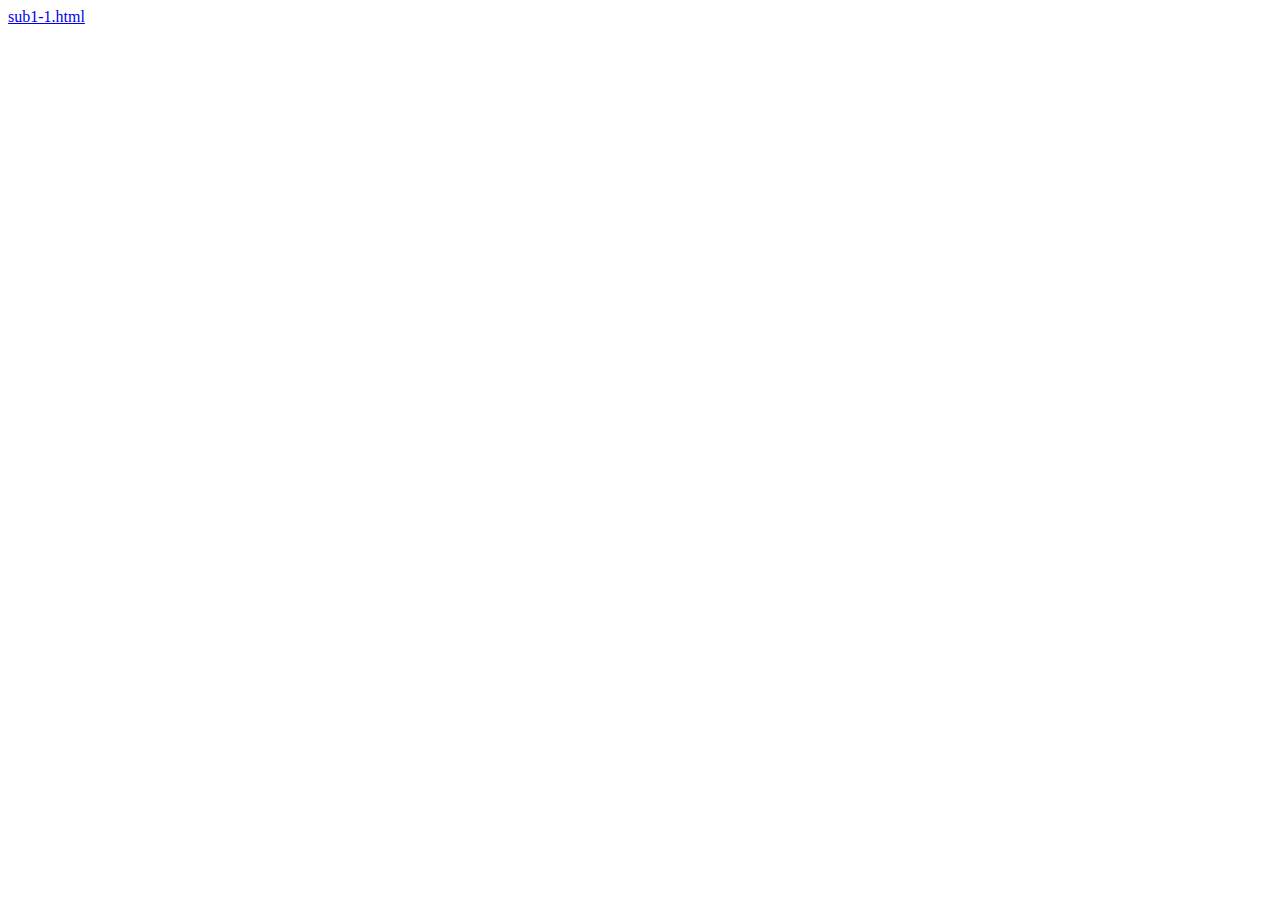
==== index.html @ 40385723 "Add files via upload" ====
<!DOCTYPE html>
<html lang="en">
<head>
    <meta charset="UTF-8">
    <meta name="viewport" content="width=device-width, initial-scale=1.0">
    <title>Document</title>
    <link rel="stylesheet" href="./sub1-1.html">
</head>
<body>
    <a href="./sub1-1.html">sub1-1.html</a>
</body>
</html>
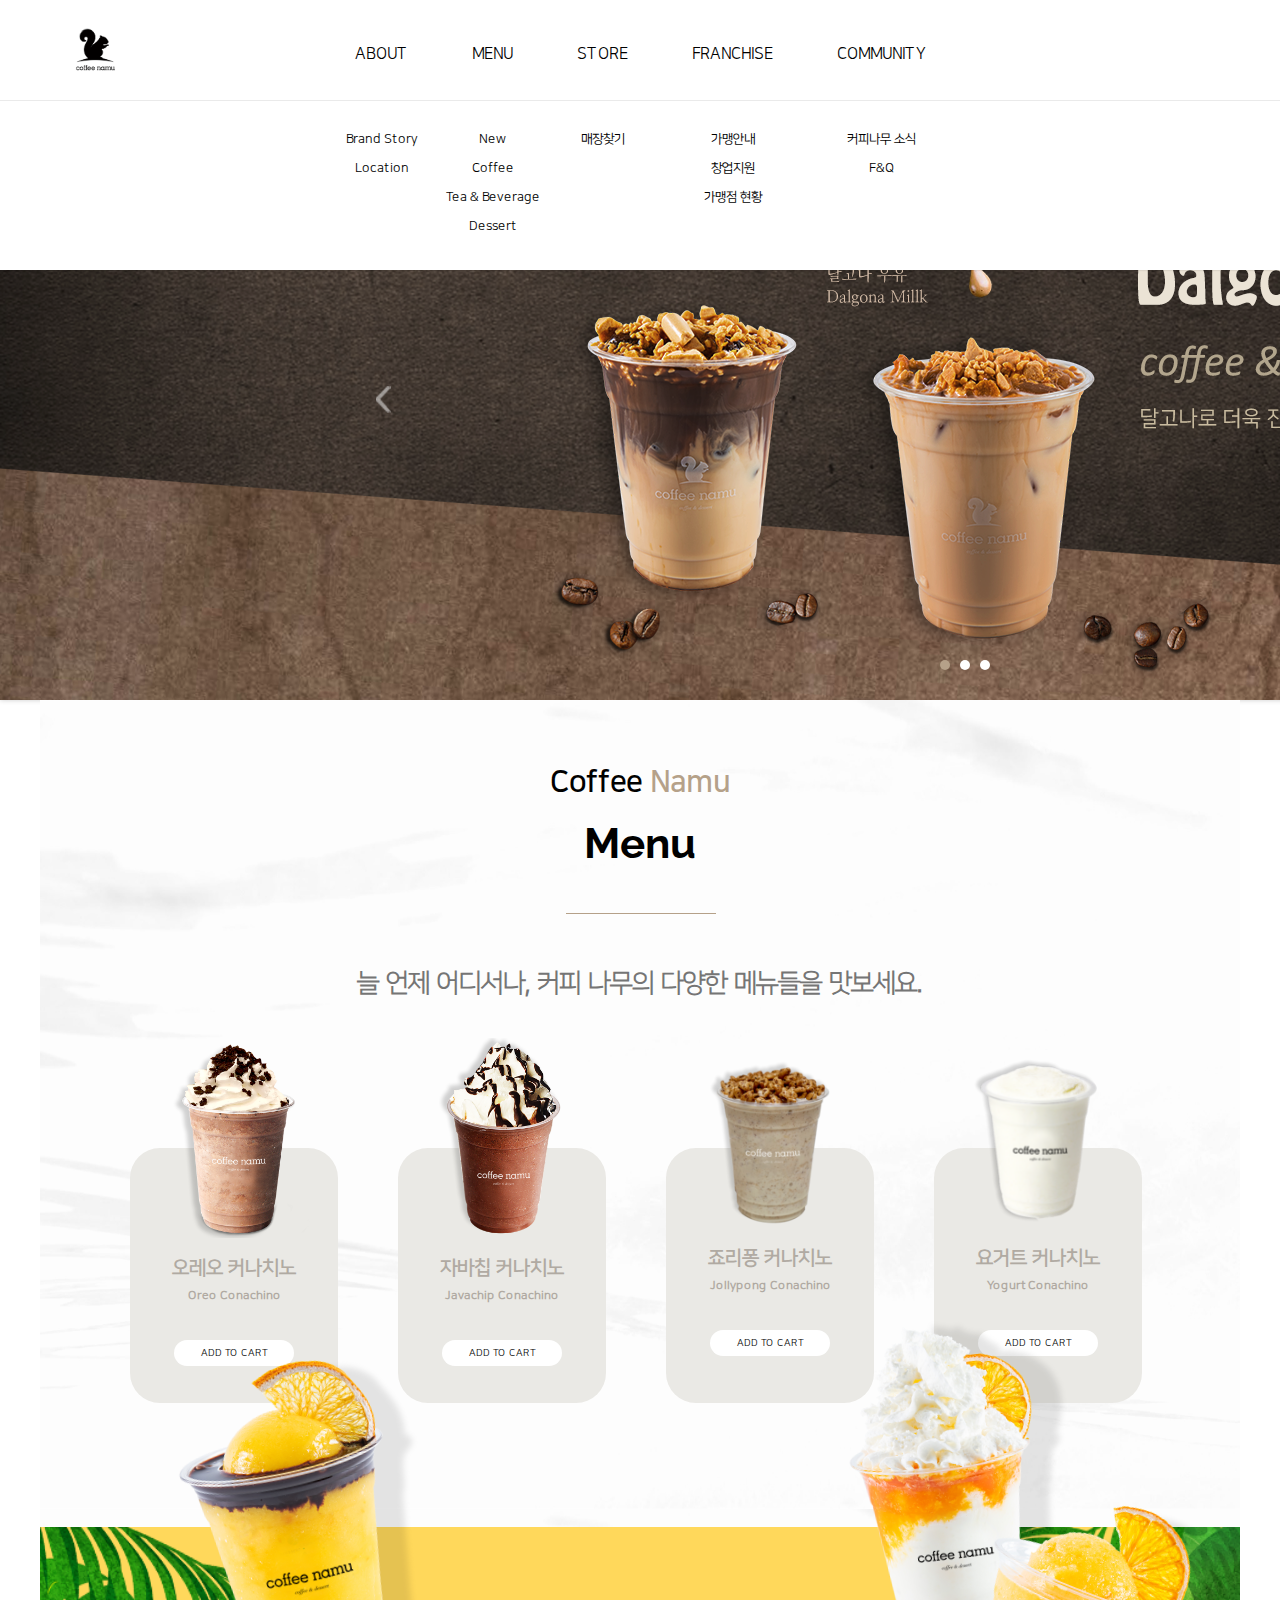
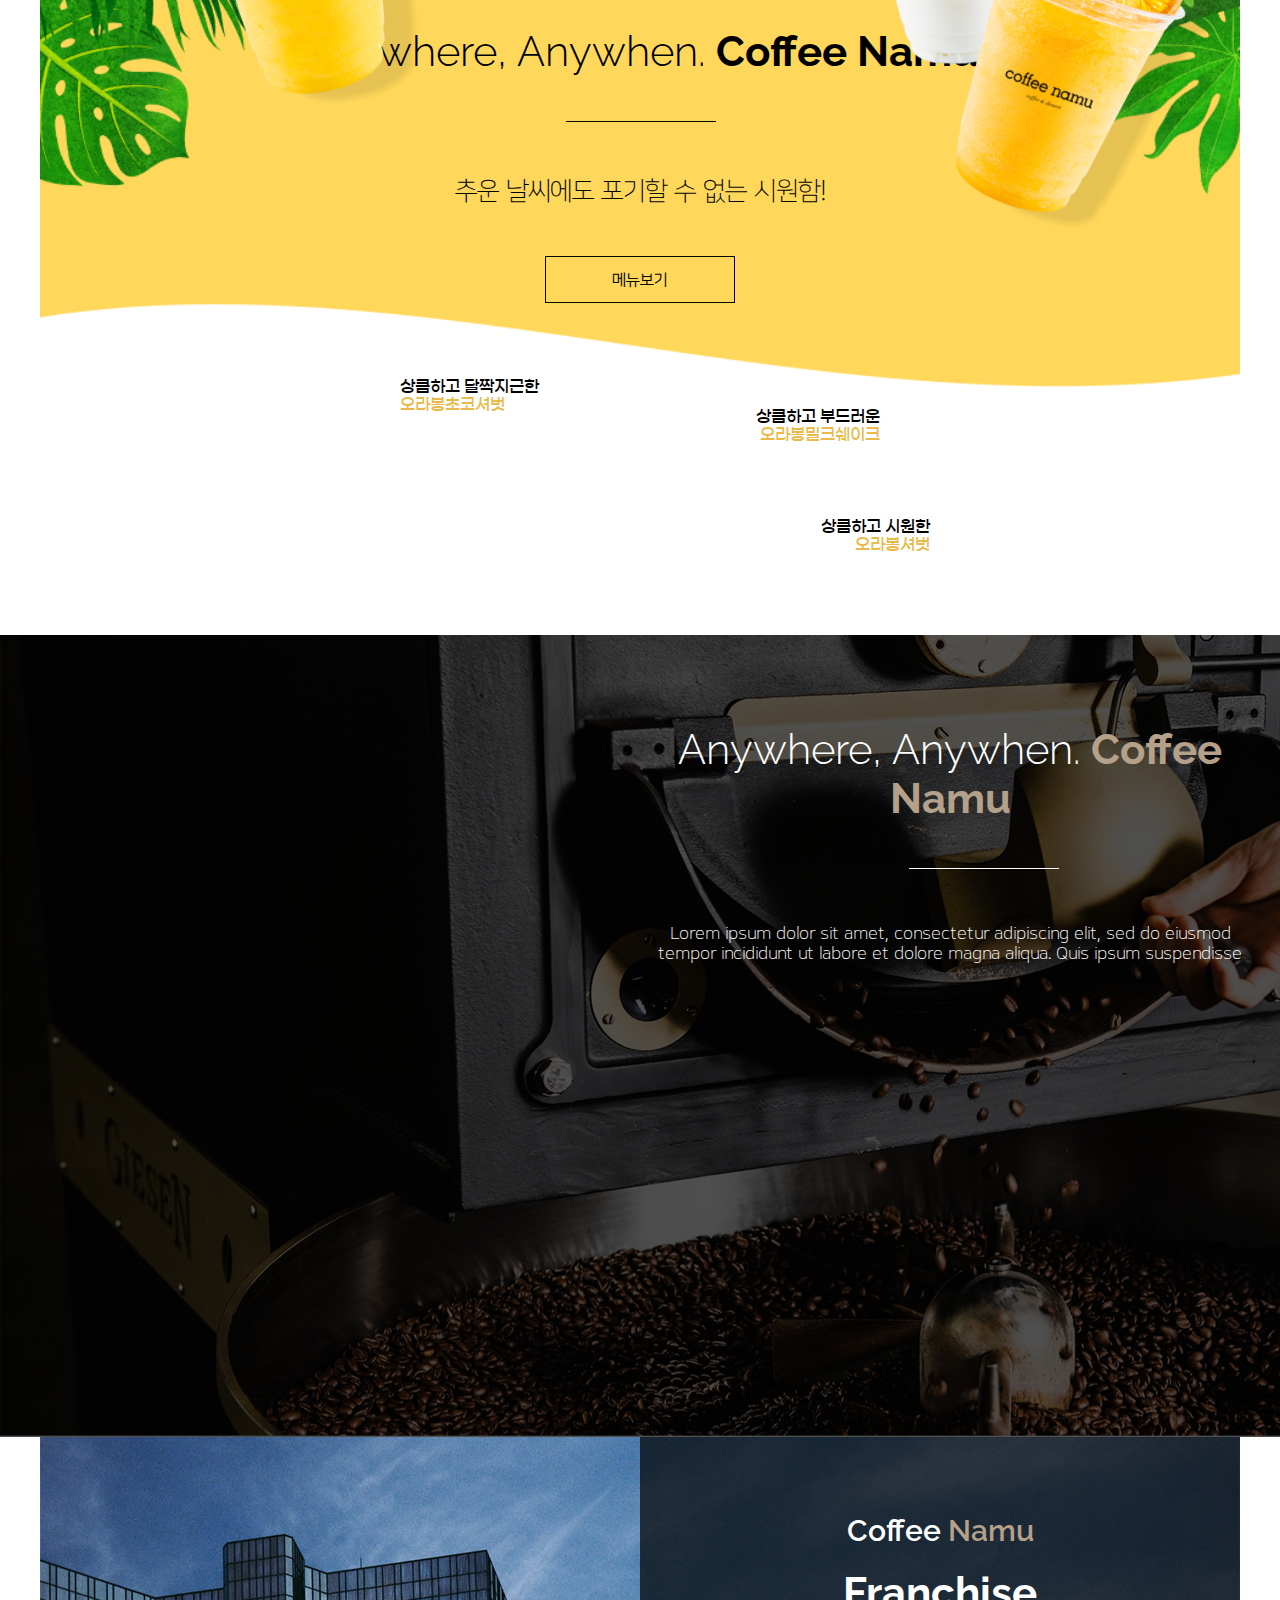
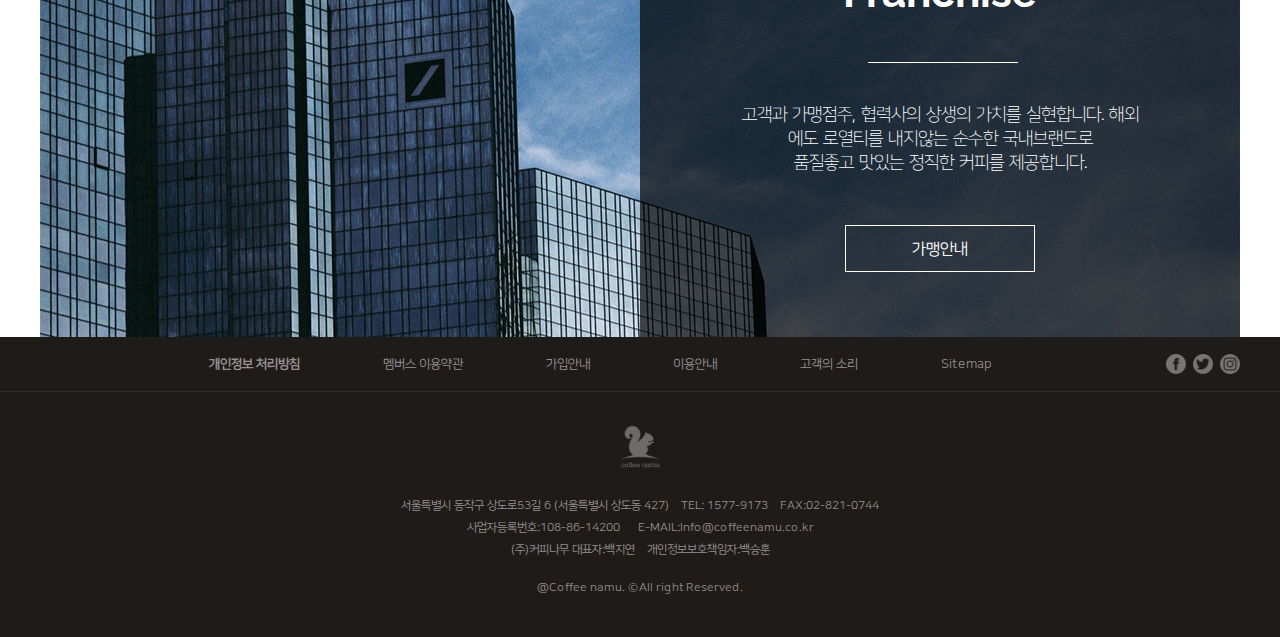
==== commit ce2a94e2: "Add files via upload" ====
--- a/index.html
+++ b/index.html
@@ -1,12 +1,329 @@
 <!DOCTYPE html>
 <html lang="en">
+
 <head>
     <meta charset="UTF-8">
     <meta name="viewport" content="width=device-width, initial-scale=1.0">
-    <title>Document</title>
-    <link rel="stylesheet" href="./sub1-1.html">
+    <script src="./js/jquery-3.5.1.min.js"></script>
+
+    <!-- 슬라이드 -->
+    <script src="./js/jquery-1.11.3.js"></script>
+    <script src="./js/jquery.bxslider.min.js"></script>
+    <link rel="stylesheet" href="./css/bxslider.css">
+
+    <script>
+
+        var j = $.noConflict(true); // $.noConflict(true) 를 사용해서 $ -> 변수로 선언한 j로 바꾸니 해결!
+
+        j(document).ready(function () {
+
+            var main = j('.bxslider').bxSlider({
+
+                mode: 'horizontal',
+
+                auto: true,	//자동으로 슬라이드 
+
+                controls: true,	//좌우 화살표	
+
+                autoControls: true,	//stop,play 
+
+                pager: true,	//페이징 
+
+                pause: 3000,
+
+                autoDelay: 0,
+
+                slideWidth: 1920,
+
+                speed: 300,
+
+                stopAutoOnclick: true
+
+            });
+
+
+
+            j(".bx-stop").click(function () {	// 중지버튼 눌렀을때 
+
+                main.stopAuto();
+
+                j(".bx-stop").hide();
+
+                j(".bx-start").show();
+
+                return false;
+
+            });
+
+
+
+            j(".bx-start").click(function () {	//시작버튼 눌렀을때 
+
+                main.startAuto();
+
+                j(".bx-start").hide();
+
+                j(".bx-stop").show();
+
+                return false;
+
+            });
+
+
+
+            j(".bx-start").hide();	//onload시 시작버튼 숨김. 
+
+        });
+
+    </script>
+
+
+    <link href="https://fonts.googleapis.com/css2?family=Raleway:wght@300;600;700&display=swap" rel="stylesheet">
+
+    <!-- 사용자 자바 -->
+    <script src="./js/main.js"></script>
+
+    <!-- 사용자 CSS -->
+    <link rel="stylesheet" href="./css/style.css">
+
+
+    <title>Coffee Namu</title>
 </head>
+
+
 <body>
-    <a href="./sub1-1.html">sub1-1.html</a>
+    <div class="main_wrap">
+
+    <section id="main">
+        <header id="top">
+            <!-- changed -->
+            <div class="logo">
+                <a href="">
+                    <img src="./img/logo.png" style="width:50px; height:50px;" alt="">
+                </a>
+
+                <div class="accent">
+                </div>
+            </div><!-- changed -->
+
+
+            <nav>
+                <ul class="depth1">
+                    <li>
+                        <a href="">ABOUT</a>
+                        <ul class="sub">
+                            <li><a href="./sub1_1.html">Brand Story</a></li>
+                            <li><a href="./sub1_2.html">Location</a></li>
+                        </ul>
+                    </li>
+                    <li>
+                        <a href="">MENU</a>
+                        <ul class="sub">
+                            <li><a href="./sub2_1.html">New</a></li>
+                            <li><a href="">Coffee</a></li>
+                            <li><a href="">Tea & Beverage</a></li>
+                            <li><a href="">Dessert</a></li>
+                        </ul>
+                    </li>
+                    <li>
+                        <a href="">STORE</a>
+                        <ul class="sub">
+                            <li><a href="">매장찾기</a></li>
+                        </ul>
+                    </li>
+
+                    <li>
+                        <a href="">FRANCHISE</a>
+                        <ul class="sub">
+                            <li><a href="">가맹안내</a></li>
+                            <li><a href="">창업지원</a></li>
+                            <li><a href="">가맹점 현황</a></li>
+                        </ul>
+                    </li>
+
+                    <li>
+                        <a href="">COMMUNITY</a>
+                        <ul class="sub">
+                            <li><a href="">커피나무 소식</a></li>
+                            <li><a href="">F&Q</a></li>
+                        </ul>
+                    </li>
+                </ul>
+            </nav>
+        </header>
+    </section>
+
+
+
+
+    <div class="banner_wrap">
+        <div class="home__slider">
+            <div class="bxslider">
+                <div><img src="./img/banner1.png" alt="그림1"></div>
+                <div><img src="./img/banner2.png" alt="그림2"></div>
+                <div><img src="./img/banner3.png" alt="그림3"></div>
+            </div>
+        </div>
+    </div>
+
+
+    <section id="content1">
+        <div class="title">
+            <p>Coffee <span>Namu</span> </p>
+            <h1>Menu</h1>
+            <p class="line"> </p>
+            <h2>늘 언제 어디서나, 커피 나무의 다양한 메뉴들을 맛보세요.</h2>
+        </div>
+
+        <div class="menu">
+            <div class="m1">
+                <img src="./img/뜸부기/oreo.png" alt="oreo">
+                <h1>오레오 커나치노</h1>
+                <h2>Oreo Conachino</h2>
+                <button>ADD TO CART</button>
+            </div>
+
+            <div class="m2">
+                <img src="./img/뜸부기/javachip.png" alt="javachip">
+                <h1>자바칩 커나치노</h1>
+                <h2>Javachip Conachino</h2>
+                <button>ADD TO CART</button>
+            </div>
+
+            <div class="m3">
+                <img src="./img/뜸부기/jollypong.png" alt="jollypong">
+                <h1>죠리퐁 커나치노</h1>
+                <h2>Jollypong Conachino</h2>
+                <button>ADD TO CART</button>
+            </div>
+
+            <div class="m4">
+                <img src="./img/뜸부기/plainyogurt.png" alt="plainyogurt">
+                <h1>요거트 커나치노</h1>
+                <h2>Yogurt Conachino</h2>
+                <button>ADD TO CART</button>
+            </div>
+        </div>
+
+        <div class="pager2">
+
+        </div>
+    </section>
+
+
+
+    <section id="content2">
+        <div class="title">
+            <h1>Anywhere, Anywhen. <span>Coffee Namu</span></h1>
+            <p class="line"> </p>
+            <h2>추운 날씨에도 포기할 수 없는 시원함!</h2>
+            <input class="button" type="button" value="메뉴보기" onClick="location.href='sub2_1.html'">
+        </div>
+
+
+        <div class="new">
+            <div class="n1">
+                <div class="shake-vertical">
+                    <img src="./img/뜸부기/new1.png" alt="new1">
+                </div>
+                <ul>
+                    <li>상큼하고 달짝지근한</li>
+                    <li>오라봉초코셔벗</li>
+                </ul>
+            </div>
+
+            <div class="n2">
+                <div class="shake-vertical">
+                    <img src="./img/뜸부기/new3.png" alt="new2">
+                </div>
+                <ul>
+                    <li>상큼하고 부드러운</li>
+                    <li>오라봉밀크쉐이크</li>
+                </ul>
+            </div>
+
+            <div class="n3">
+                <div class="shake-vertical">
+                    <img src="./img/뜸부기/new2.png" alt="">
+                </div>
+                <ul>
+                    <li>상큼하고 시원한</li>
+                    <li>오라봉셔벗</li>
+                </ul>
+            </div>
+        </div>
+    </section>
+
+
+    <section id="content3">
+        <div class="bg">
+            <img src="./img/뜸부기/이미지 2.png" alt="">
+            <div class="trans"></div>
+        </div>
+
+        <div class="title">
+            <h1>Anywhere, Anywhen. <span>Coffee Namu</span></h1>
+            <p class="line"> </p>
+            <h2>Lorem ipsum dolor sit amet, consectetur adipiscing elit, sed do eiusmod <br> tempor incididunt ut labore
+                et dolore magna aliqua. Quis ipsum suspendisse </h2>
+            <iframe class="video" width="640" height="360" src="https://www.youtube.com/embed/LH9Fu33ukTg"
+                frameborder="0"
+                allow="accelerometer; autoplay; clipboard-write; encrypted-media; gyroscope; picture-in-picture"
+                allowfullscreen></iframe>
+        </div>
+    </section>
+
+
+
+    <section id="content4">
+        <div class="trans">
+            <div class="title">
+                <h1>Coffee <span> Namu</span></h1>
+                <h3>Franchise</h3>
+                <p class="line"> </p>
+                <h2>고객과 가맹점주, 협력사의 상생의 가치를 실현합니다. 해외에도 로열티를 내지않는 순수한 국내브랜드로 <br>품질좋고 맛있는 정직한 커피를 제공합니다. </h2>
+                <button>가맹안내</button>
+            </div>
+        </div>
+    </section>
+
+
+    <footer id="footer">
+        <div class="footer_container">
+            <ul class="footer_menu">
+                <li><a href="#"><strong>개인정보 처리방침</strong></a> </li>
+                <li><a href="#">멤버스 이용약관 </a></li>
+                <li><a href="#">가입안내</a></li>
+                <li><a href="#">이용안내</a></li>
+                <li><a href="#">고객의 소리</a></li>
+                <li><a href="#">Sitemap</a></li>
+            </ul>
+
+            <ul class="sns">
+                <li><a href="#"><img src="./img/facebook.png" alt=""></a></li>
+                <li><a href="#"><img src="./img/twitter.png" alt=""></a></li>
+                <li><a href="#"><img src="./img/instagram.png" alt=""></a></li>
+            </ul>
+        </div>
+        <!--container end-->
+
+        <div class="footer_line"></div>
+
+        <div class="footer_container2">
+            <img class="footer_logo" src="./img/logo2.png" alt="footer logo">
+
+            <p class="footer_text">서울특별시 동작구 상도로53길 6 (서울특별시 상도동 427) &nbsp; &nbsp;TEL: 1577-9173&nbsp;&nbsp;&nbsp;
+                FAX:02-821-0744 <br>
+                사업자등록번호:108-86-14200&nbsp;&nbsp;&nbsp;&nbsp;&nbsp; E-MAIL:Info@coffeenamu.co.kr <br>
+                (주)커피나무 대표자:백지연&nbsp;&nbsp;&nbsp; 개인정보보호책임자:백승훈
+            </p>
+
+            <p class="copy">
+                @Coffee namu. &copy;All right Reserved.
+            </p>
+        </div>
+    </footer>
+</div>
 </body>
+
 </html>--- a/css/bxslider.css
+++ b/css/bxslider.css
@@ -0,0 +1,193 @@
+﻿/** VARIABLES
+===================================*/
+/** RESET AND LAYOUT
+===================================*/
+.bx-wrapper {
+  position: relative;
+  margin-bottom: 60px;
+  padding: 0;
+  *zoom: 1;
+  -ms-touch-action: pan-y;
+  touch-action: pan-y;
+}
+
+.bx-wrapper img {
+  /*max-width: 100%;*/
+  /*이미지 크기 설정*/
+  max-width:1920px;
+  height:600px;
+  display: block;
+}
+.bxslider {
+  margin: 0;
+  padding: 0;
+}
+ul.bxslider {
+  list-style: none;
+}
+.bx-viewport {
+  /*fix other elements on the page moving (on Chrome)*/
+  -webkit-transform: translatez(0);
+}
+/** THEME
+===================================*/
+.bx-wrapper {
+	/*이미지밖의 껍데기 크기 설정*/
+	width:1920px;
+  height:600px;
+  margin: 0 auto;
+  -moz-box-shadow: 0 0 5px #ccc;
+  -webkit-box-shadow: 0 0 5px #ccc;
+  box-shadow: 0 0 5px #ccc;
+  /* border: 5px solid #fff; */
+  background: #fff;
+}
+
+.bx-wrapper .bx-controls-auto {
+  display: none;
+}
+
+.bx-wrapper .bx-pager,
+.bx-wrapper .bx-controls-auto {
+  /* outline: 1px solid red; */
+  position: absolute;
+  bottom: 30px; left: 935px;
+  width: 1920px;
+}
+/* LOADER */
+.bx-wrapper .bx-loading {
+  min-height: 50px;
+  background: url('images/bx_loader.gif') center center no-repeat #ffffff;
+  height: 100%;
+  width: 100%;
+  position: absolute;
+  top: 0;
+  left: 0;
+  z-index: 2000;
+}
+/* PAGER */
+.bx-wrapper .bx-pager {
+  text-align: center;
+  font-size: .85em;
+  font-family: Arial;
+  font-weight: bold;
+  color: #666;
+  padding-top: 20px;
+  /* outline: 1px solid red; */
+}
+.bx-wrapper .bx-pager.bx-default-pager a {
+  background: rgb(255, 255, 255);
+  text-indent: -9999px;
+  display: block;
+  width: 10px;
+  height: 10px;
+  margin: 0 5px;
+  outline: 0;
+  -moz-border-radius: 5px;
+  -webkit-border-radius: 5px;
+  border-radius: 5px;
+}
+.bx-wrapper .bx-pager.bx-default-pager a:hover,
+.bx-wrapper .bx-pager.bx-default-pager a.active,
+.bx-wrapper .bx-pager.bx-default-pager a:focus {
+  background: #B5A189;
+}
+.bx-wrapper .bx-pager-item,
+.bx-wrapper .bx-controls-auto .bx-controls-auto-item {
+  display: inline-block;
+  vertical-align: bottom;
+  *zoom: 1;
+  *display: inline;
+}
+.bx-wrapper .bx-pager-item {
+  font-size: 0;
+  line-height: 0;
+}
+/* DIRECTION CONTROLS (NEXT / PREV) */
+.bx-wrapper .bx-prev {
+  left: 370px;
+  background: url('images/controls.png') no-repeat 0 -32px;
+}
+.bx-wrapper .bx-prev:hover,
+.bx-wrapper .bx-prev:focus {
+  background-position: 0 0;
+}
+.bx-wrapper .bx-next {
+  right: 370px;
+  background: url('images/controls.png') no-repeat -43px -32px;
+}
+.bx-wrapper .bx-next:hover,
+.bx-wrapper .bx-next:focus {
+  background-position: -43px 0;
+}
+.bx-wrapper .bx-controls-direction a {
+  position: absolute;
+  top: 50%; 
+  margin-top: -16px;
+  outline: 0;
+  /* outline: 1px solid red; */
+  width: 32px;
+  height: 32px;
+  text-indent: -9999px;
+  z-index: 9999;
+}
+.bx-wrapper .bx-controls-direction a.disabled {
+  display: none;
+}
+/* AUTO CONTROLS (START / STOP) */
+.bx-wrapper .bx-controls-auto {
+  text-align: center;
+}
+.bx-wrapper .bx-controls-auto .bx-start {
+  display: block;
+  text-indent: -9999px;
+  width: 10px;
+  height: 11px;
+  outline: 0;
+  background: url('images/controls.png') -86px -11px no-repeat;
+  margin: 0 3px;
+}
+.bx-wrapper .bx-controls-auto .bx-start:hover,
+.bx-wrapper .bx-controls-auto .bx-start.active,
+.bx-wrapper .bx-controls-auto .bx-start:focus {
+  background-position: -86px 0;
+}
+.bx-wrapper .bx-controls-auto .bx-stop {
+  display: block;
+  text-indent: -9999px;
+  width: 9px;
+  height: 11px;
+  outline: 0;
+  background: url('images/controls.png') -86px -44px no-repeat;
+  margin: 0 3px;
+}
+.bx-wrapper .bx-controls-auto .bx-stop:hover,
+.bx-wrapper .bx-controls-auto .bx-stop.active,
+.bx-wrapper .bx-controls-auto .bx-stop:focus {
+  background-position: -86px -33px;
+}
+/* PAGER WITH AUTO-CONTROLS HYBRID LAYOUT */
+.bx-wrapper .bx-controls.bx-has-controls-auto.bx-has-pager .bx-pager {
+  text-align: left;
+  width: 80%;
+}
+.bx-wrapper .bx-controls.bx-has-controls-auto.bx-has-pager .bx-controls-auto {
+  right: 0;
+  width: 35px;
+}
+/* IMAGE CAPTIONS */
+.bx-wrapper .bx-caption {
+  position: absolute;
+  bottom: 0;
+  left: 0;
+  background: #666;
+  background: rgba(80, 80, 80, 0.75);
+  width: 100%;
+}
+.bx-wrapper .bx-caption span {
+  color: #fff;
+  font-family: Arial;
+  display: block;
+  font-size: .85em;
+  padding: 10px;
+}
--- a/css/style.css
+++ b/css/style.css
@@ -0,0 +1,1295 @@
+* { padding: 0; margin: 0; font-family: 'square_r';}
+ul { list-style-type: none;}
+a {text-decoration: none; color: black;}
+
+@font-face {
+    font-family: 'square_r';
+    src: url('../font/NanumSquare_acR.ttf');
+}
+
+@font-face {
+    font-family: 'square_b';
+    src: url('../font/NanumSquare_acB.ttf');
+}
+
+@font-face {
+    font-family: 'square_eb';
+    src: url('../font/NanumSquare_acEB.ttf');
+}
+
+@font-face {
+    font-family: 'square_l';
+    src: url('../font/NanumSquare_acL.ttf');
+}
+
+@font-face {
+    font-family: 'gmarket_m';
+    src: url('../font/GmarketSansTTFMedium.ttf');
+}
+
+@font-face {
+    font-family: 'gmarket_l';
+    src: url('../font/GmarketSansTTFLight.ttf');
+}
+
+
+body {
+    overflow-x: hidden;
+}
+
+.main_wrap {
+    width: 100%;
+    position: relative;
+}
+
+.main_wrap2 {
+    width: 1920px;
+    position: absolute;
+    left: 50%;
+    transform: translateX(-50%);
+    overflow: hidden;
+}
+
+
+
+/* 헤더 */
+/* 헤더 전체 */
+#top { /* changed */
+	position: relative;
+	margin: 0 auto;
+	width: 1200px;
+	height: 100px;
+}
+
+
+
+#top .logo { /* changed */
+	position: absolute;
+	left: 0;
+	top: 25px;
+	z-index: 10000;
+}
+#top .logo a { /* changed */
+	display: block;
+	padding: 0 30px;
+	line-height: 62px;
+}
+#top nav {
+	position: absolute;
+	left: -50%; /* changed */
+	top: 0;
+	z-index: 9999;
+	width: 200%; /* changed */
+	font-size: 0.875em;
+	background-color: #fff;
+}
+#top nav > .depth1 {
+	position: relative;
+	text-align: center;
+	height: 100px;
+	overflow: hidden;
+	transition: height 0.4s;
+    box-shadow: 0 0 2px rgba(0,0,0,.2);
+    font-size: 16px;
+}
+#top nav > .depth1::after {
+	content: "";
+	display: none;
+	position: absolute;
+	left: 0;
+	top: 100px;
+	width: 100%;
+	height: 1px;
+	background-color: #eaeaea;
+}
+#top nav > .depth1:hover {
+	height: 270px;
+}
+#top nav > .depth1:hover::after {
+	display: block;
+}
+#top nav > .depth1 > li {
+	display: inline-block;
+	vertical-align: top;
+	box-sizing: border-box;
+}
+#top nav > .depth1 > li > a {
+	display: block;
+	padding: 0 30px;
+	line-height: 108px;
+	text-align: center;
+	background-color: #fff;
+	transition: background-color 0.3s;
+}
+#top > nav > .depth1 > .sub a {
+	display: block;
+	line-height: 40px;
+	background-color: #fff;
+}
+/*#top nav > .depth1 > li:hover > a {
+	background-color: #f4f4f48e;
+} */
+
+.sub > li:first-child {
+    padding-top: 24px;
+}
+
+.sub > li {
+    padding-top: 15px;
+    /* outline: 1px solid red; */
+    font-size: 13px;
+}
+
+.sub {
+    padding-bottom: 50px;
+    /* outline: 1px solid red; */
+}
+
+/* nav 악센트 */
+.accent {
+    width: 120px; height: 4px;
+	background-color: #B5A189;
+    position: absolute;
+    top: 72px;
+    left: 400px;
+    display: none;
+    transition-duration: 0.4s;
+}
+
+
+
+
+
+
+/* 콘텐츠1 */
+#content1 {
+    width: 1200px; height: 827px; margin: 0 auto;
+    /* outline: 1px solid burlywood; */
+    background-image: url('../img/이미지\ 1.png');
+    position: relative;
+    text-align: center;
+}
+
+#content1 > .title {
+    padding: 65px 0 50px 0;
+}
+
+#content1 > .title > p {
+    font-family: 'square_b','나눔고딕';
+    font-size: 30px;
+}
+
+#content1 > .title > p > span {
+    font-family: 'square_b','나눔고딕';
+    font-size: 30px;
+    color: #B5A189;
+}
+
+#content1 > .title > h1 {
+    font-size: 42px;
+    font-family: 'Raleway', sans-serif;
+    font-weight: 700;
+    margin-top: 20px;
+}
+
+.line {
+    width: 150px; height: 30px;
+    border-bottom: 1px solid #B5A189;
+    text-align: center;
+    margin-left: 43.8%;
+    margin-top: 15px;
+}
+
+#content1 > .title > h2 {
+    margin-top: 55px;
+    font-size: 26px;
+    font-family: 'square_l','나눔고딕';
+    color: rgb(117, 117, 117);
+}
+
+
+#content1 > .menu {
+    width: 1015px; height: 360px;
+    /* outline: 1px solid red; */
+    position: absolute;
+    left: 90px;
+    top: 345px;
+}
+
+#content1 > .menu > div {
+    width: 208px; height: 255px;
+    margin-right: 60px;
+    margin-top: 103px;
+    background-color:#EAE9E5;
+    border-radius: 30px;
+    /* outline: 1px solid red; */
+    float: left;  
+}
+
+#content1 > .menu > .m4 {
+    margin-right: 0;
+}
+
+
+#content1 > .menu > div > img {
+    width: 200px; height: 200px;
+    margin-top: -110px;
+}
+
+#content1 > .menu > .m3 > img, 
+#content1 > .menu > .m4 > img {
+    width: 170px; height: 170px;
+    margin-top: -90px;
+} 
+
+
+#content1 > .menu > div > h1 {
+    color: #B0AAA2;
+    font-size: 20px;
+    font-family: 'square_b','나눔고딕';
+    margin-top: 15px;
+}
+
+#content1 > .menu > div > h2 {
+    color: #B0AAA2;
+    font-size: 12px;
+    font-family: 'square_r','나눔고딕';
+    margin-top: 10px;
+}
+
+#content1 > .menu > div > button {
+    width: 120px; height: 26px;
+    border-radius: 50px;
+    font-size: 10px;
+    background-color: #fff;
+    border: none;
+
+    margin-top: 38px;
+}
+
+
+#content1 > .pager {
+    position: absolute;
+    bottom: 40px;
+    left: 560px;
+}
+
+/* 버튼 호버 */
+#content1 > .menu > div > button:hover {
+    background-color: #B0AAA2;
+    color: #fff;
+}
+
+/* 콘텐츠2 */
+#content2 {
+    width: 1200px; height: 708px; margin: 0 auto;
+    /* outline: 1px solid red; */
+    background-image: url('../img/bgy.png');
+    background-repeat: no-repeat;
+    text-align: center;
+    position: relative;
+}
+
+#content2 > .title > h1 {
+    font-size: 42px;
+    font-family: 'Raleway', sans-serif;
+    font-weight: 300;
+    padding-top: 100px;
+}
+
+#content2 > .title > h1 > span {
+    font-family: 'Raleway', sans-serif;
+    font-weight: 700;
+}
+
+#content2 > .title > .line {
+    width: 150px; height: 30px;
+    border-bottom: 1px solid #000000;
+    text-align: center;
+    margin-left: 43.8%;;
+    margin-top: 15px;
+}
+
+#content2 > .title > h2 {
+    margin-top: 55px;
+    font-size: 26px;
+    font-family: 'square_l';
+    font-weight: lighter;
+}
+
+
+#content2 > .title > .button {
+    width: 190px; height: 47px;
+    margin-top: 50px;
+    background-color: rgba(255, 222, 173, 0);
+    font-size: 16px;
+    border: 1px solid black;
+}
+
+#content2 > .title > .button:hover {
+    background-color: #1F1B18;
+    border: 1px solid #1F1B18;
+    color: white;
+}
+
+/* 신메뉴 주스들 */
+/* 주스1 */
+#content2 > .new > .n1 > .shake-vertical > img {
+    position: absolute;
+    left: 50px;
+    top: -200px;
+}
+
+#content2 > .new > .n1 > ul {
+    position: absolute;
+    top: 450px;
+    left: 360px;
+    font-size: 16px;
+    text-align: start;
+}
+
+
+#content2 > .new > div > ul > li {font-family: 'gmarket_m';}
+#content2 > .new > div > ul > li:nth-child(2) {
+    color: #E9B949;
+}
+
+/* 주스2 */
+#content2 > .new > .n2 > .shake-vertical > img {
+    position: absolute;
+    right: 0px;
+    top: -230px;
+    right: 100px;
+}
+
+#content2 > .new > .n2 > ul {
+    position: absolute;
+    top: 480px;
+    right: 360px;
+    font-size: 16px;
+    text-align: end;
+}
+
+
+
+/* 주스3 */
+#content2 > .new > .n3 > .shake-vertical > img {
+    position: absolute;
+    right: -50px;
+    top: -100px;
+}
+
+
+#content2 > .new > .n3 > ul {
+    position: absolute;
+    top: 590px;
+    right: 310px;
+    font-size: 16px;
+    text-align: end;
+}
+
+
+
+/* 콘텐츠3 */
+#content3 {
+    max-width: 1920px; 
+    height: 802px; margin: 0 auto;
+    text-align: center;
+    position: relative;
+}
+
+#content3 > .bg {
+    width: 1920px; height: 802px;
+    position: relative;
+}
+
+#content3 > .bg > .trans {
+    width: 1920px; height: 802px;
+    background-color: rgba(0, 0, 0, 0.692);
+    position: absolute;
+    top: 0;
+}
+
+
+/* 콘텐츠3_title */
+#content3 > .title {
+    /* outline: 1px solid red; */
+    position: absolute;
+    top: -10px;
+    left: 620px;
+
+}
+
+#content3 > .title > h1 {
+    font-size: 42px;
+    font-family: 'Raleway', sans-serif;
+    font-weight: 300;
+    padding-top: 100px;
+    color: white;
+}
+
+#content3 > .title > h1 > span {
+    font-family: 'Raleway', sans-serif;
+    font-weight: 700;
+    color: #B5A189;
+}
+
+#content3 > .title > .line {
+    width: 150px; height: 30px;
+    border-bottom: 1px solid #ffffff;
+    text-align: center;
+    margin-left: 43.8%;
+    margin-top: 15px;
+}
+
+#content3 > .title > h2 {
+    margin-top: 55px;
+    font-size: 18px;
+    font-family: 'square_l','나눔고딕';
+    color: white;
+    font-weight: lighter;
+}
+
+
+#content3 > .title > button {
+    width: 190px; height: 47px;
+    margin-top: 50px;
+    background-color: rgba(255, 222, 173, 0);
+    font-size: 16px;
+    border: 1px solid black;
+}
+
+#content3 > .title > .video {
+    margin-top: 60px;
+    position: absolute;
+    left: 20px;
+}
+
+
+
+/* 콘텐츠4 */
+#content4 {
+    width: 1200px; height: 500px; margin: 0 auto;
+    /* outline: 1px solid red; */
+    background-image: url('../img/content4.png');
+}
+
+
+#content4  > .trans {
+    width: 600px; height: 500px;
+    background-color: rgba(0, 0, 0, 0.692);
+    float: right;
+    position: relative;
+}
+
+
+/* 콘텐츠4_타이틀 */
+#content4 > .trans > .title {
+    /* outline: 1px solid red; */
+    width: 400px;
+    height: 347px;
+    text-align: center;
+    position: absolute;
+    left: 100px;
+}
+
+#content4 > .trans > .title > h1 {
+    font-size: 30px;
+    font-family: 'Raleway', sans-serif;
+    font-weight: 600;
+    padding-top: 76px;
+    color: white;
+}
+
+#content4 > .trans > .title > h3 {
+    font-size: 42px;
+    color: white;
+    margin-top: 20px;
+    font-family: 'Raleway', sans-serif;
+}
+
+
+#content4 > .trans > .title > h1 > span {
+    font-family: 'Raleway', sans-serif;
+    font-weight: 600;
+    color: #B5A189;
+}
+
+#content4 > .trans > .title > .line {
+    width: 150px; height: 30px;
+    border-bottom: 1px solid #fff;
+    margin-left: 32%;
+}
+
+#content4 > .trans > .title > h2 {
+    margin-top: 40px;
+    font-size: 18px;
+    line-height: 24px;
+    font-family: 'square_l', '나눔고딕';
+    color: white;
+    font-weight: lighter;
+}
+
+
+#content4 > .trans > .title > button {
+    width: 190px; height: 47px;
+    margin-top: 50px;
+    background-color: rgba(255, 222, 173, 0);
+    font-size: 16px;
+    border: 1px solid rgb(255, 255, 255);
+    color: white;
+}
+
+#content4 > .trans > .title > button:hover {
+    background-color: #fff;
+    color: black ;
+}
+
+
+/* 푸터 */
+/* #footer {
+    position: absolute;
+    left: 50%; bottom: 0;
+    transform: translateX(-50%);
+    overflow: hidden;
+    background-color: #1F1B18; height: 300px;
+    color: rgb(150, 145, 145);
+    font-size: 12px;
+} */
+/* 푸터 */
+#footer {
+    position: relative;
+    text-align: center;
+    /* overflow: hidden; */
+    background: #1F1B18;
+    background-size: cover;
+    width: 100%; height: 300px;
+    color: rgb(150, 145, 145);
+    font-size: 12px;
+}
+.footer_container {
+    width: 1200px;
+    margin: 0 auto;
+    padding-top: 20px;
+    padding-bottom: 20px;
+    text-align: center;
+    position: relative;
+    font-size: 12px;
+}
+
+
+.footer_menu > li {
+    display: inline-block;
+    margin-right: 80px;
+}
+
+
+.footer_menu > li > a {
+    color: rgb(150, 145, 145);
+    font-size: 13px;
+}
+
+.sns {
+    position: absolute;
+    right: 0;
+    top: 17px;
+}
+
+.sns > li {
+    display: inline-block;
+}
+
+.sns > li > a > img {
+    width: 20px;
+    margin-left: 4px;
+    
+}
+
+
+
+.footer_line {
+    border-bottom: 1px solid rgba(255, 255, 255, 0.082);
+}
+
+
+.footer_container2 {
+    width: 1200px; margin: 0 auto;
+    /* outline: 1px solid red; */
+    text-align: center;
+}
+
+.footer_logo {
+    width: 50px;
+    margin-top: 30px;
+    margin-bottom: 20px;
+}
+
+.footer_text {
+    font-size: 14px;
+    line-height: 22px;
+    margin-bottom: 20px;
+    font-size: 12px;
+}
+
+
+.copy {
+    padding-bottom: 30px;
+}
+
+
+/* 애니메이션 */
+.shake-vertical {
+	-webkit-animation: shake-vertical 10s cubic-bezier(0.455, 0.030, 0.515, 0.955) infinite forwards;
+	        animation: shake-vertical 10s cubic-bezier(0.455, 0.030, 0.515, 0.955) infinite forwards;
+}
+
+/* ----------------------------------------------
+ * Generated by Animista on 2020-10-24 21:15:49
+ * Licensed under FreeBSD License.
+ * See http://animista.net/license for more info. 
+ * w: http://animista.net, t: @cssanimista
+ * ---------------------------------------------- */
+
+/**
+ * ----------------------------------------
+ * animation shake-vertical
+ * ----------------------------------------
+ */
+@-webkit-keyframes shake-vertical {
+  0%,
+  100% {
+    -webkit-transform: translateY(0);
+            transform: translateY(0);
+  }
+  10%,
+  30%,
+  50%,
+  70% {
+    -webkit-transform: translateY(-8px);
+            transform: translateY(-8px);
+  }
+  20%,
+  40%,
+  60% {
+    -webkit-transform: translateY(8px);
+            transform: translateY(8px);
+  }
+  80% {
+    -webkit-transform: translateY(6.4px);
+            transform: translateY(6.4px);
+  }
+  90% {
+    -webkit-transform: translateY(-6.4px);
+            transform: translateY(-6.4px);
+  }
+}
+@keyframes shake-vertical {
+  0%,
+  100% {
+    -webkit-transform: translateY(0);
+            transform: translateY(0);
+  }
+  10%,
+  30%,
+  50%,
+  70% {
+    -webkit-transform: translateY(-8px);
+            transform: translateY(-8px);
+  }
+  20%,
+  40%,
+  60% {
+    -webkit-transform: translateY(8px);
+            transform: translateY(8px);
+  }
+  80% {
+    -webkit-transform: translateY(6.4px);
+            transform: translateY(6.4px);
+  }
+  90% {
+    -webkit-transform: translateY(-6.4px);
+            transform: translateY(-6.4px);
+  }
+}
+
+
+.m1 > img:hover {
+    transform: scale(1.1);
+    transition-duration: 1s;
+}
+
+.m2 > img:hover {
+    transform: scale(1.1);
+    transition-duration: 1s;
+}
+
+.m3 > img:hover {
+    transform: scale(1.1);
+    transition-duration: 1s;
+}
+
+.m4 > img:hover {
+    transform: scale(1.1);
+    transition-duration: 1s;
+}
+
+.m5 > img:hover {
+    transform: scale(1.1);
+    transition-duration: 1s;
+}
+
+.m6 > img:hover {
+    transform: scale(1.1);
+    transition-duration: 1s;
+}
+
+.m7 > img:hover {
+    transform: scale(1.1);
+    transition-duration: 1s;
+}
+
+
+
+
+
+
+/* sub1_1 Brand Story */
+/* title */
+#sub_title {
+    width: 1920px; height: 400px; margin: 0 auto;
+    /* background-color: red; */
+    background-image: url('../img/sub1.png');
+    color: white;
+    text-align: center;
+}
+
+#sub_title > h1 {
+    font-family: 'Raleway', sans-serif;
+    font-weight: 600;
+    font-size: 46px;
+    padding-top: 140px;
+}
+
+#sub_title > h2 {
+    font-size: 26px;
+    font-weight: lighter;
+    padding-top: 35px;
+}
+
+#sub_title > h2 > span {
+    font-weight: bold;
+}
+
+/* nav */
+#sub_nav {
+    width: 1920px; height: 58px; margin: 0 auto;
+    border-bottom: 1px solid #b6b6b6;
+    /* text-align: center; */
+    position: relative;
+}
+
+#sub_nav > ul {
+    /* outline: 1PX solid red; */
+    position: absolute;
+    left: calc(100%/2.23);
+    top: 20px;
+}
+
+#sub_nav > ul > li {
+    float: left;
+    margin-right: 60px;
+    /* padding-bottom: 15px;
+    border-bottom: 4px solid red; */
+}
+
+#sub_nav > ul > li:last-child {
+    margin-right: 0px;
+}
+
+#sub_nav > ul > li > a {
+    font-size: 15px;
+}
+
+
+
+/* 컨텐츠 */
+#sub1_1content {
+    width: 1200px; margin: 0 auto;
+    margin-bottom: 100px;
+    /* outline: 1px solid red; */
+}
+
+#sub1_1content > .title {
+    text-align: center;
+    margin-top: 80px;
+    margin-bottom: 150px;
+}
+
+#sub1_1content > .title > h1 {
+    font-size: 28px;
+    font-weight: bold;
+    margin-top: 30px;
+}
+
+#sub1_1content > .title > h2 {
+    font-size: 18px;
+    font-weight: normal;
+    line-height: 25px;
+    margin-top: 20px;
+}
+
+
+/* t1 */
+.t1 {
+    /* outline: 1px solid red; */
+    position: relative;
+}
+
+.t1 > div {
+    width: 520px; height: 250px;
+    display: inline-block;
+    padding-left: 30px;
+    position: absolute;
+}
+
+.t1 > div > h1 {
+    font-size: 30px;
+    font-weight: bold;
+    margin-top: 10px;
+}
+
+.t1 > div > h2 {
+    font-size: 18px;
+    font-weight: normal;
+    margin-top: 16px;
+    line-height: 24px;
+}
+
+.t1 > div > h3{
+    /* outline: 1px solid; */
+    margin-top: 100px;
+    margin-left: 210px;
+}
+
+.t1 > div > h1 > span {
+    color: #B5A189;
+}
+
+
+
+/* t2 */
+.t2 { 
+    position: relative;
+    margin-top: 80px;
+}
+.t2 > div {
+    /* outline: 1px solid red; */
+    width: 520px; height: 380px;
+    display: inline-block;
+    padding-top: 20px;
+}
+
+.t2 > div > h1 {
+    font-size: 30px;
+    font-weight: bold;
+    margin-top: 10px;
+}
+
+.t2 > div > h2 {
+    font-size: 18px;
+    font-weight: normal;
+    margin-top: 16px;
+    line-height: 24px;
+}
+
+.t2 > div > button {
+    background-color: rgba(102, 51, 153, 0);
+    border: 1px solid #000;
+    margin-top: 100px;
+
+}
+
+.t2 > img {
+    display: inline-block;
+    position: absolute;
+    right: 0;
+}
+
+.t2 > div > h1 > span {
+    color: #B5A189;
+}
+
+
+
+/* t3 */
+.t3 {
+    /* outline: 1px solid red; */
+    position: relative;
+    margin-top: 80px;
+}
+
+.t3 > div {
+    width: 520px; height: 250px;
+    display: inline-block;
+    padding-left: 30px;
+    position: absolute;
+}
+
+.t3 > div > h1 {
+    font-size: 30px;
+    font-weight: bold;
+    margin-top: 10px;
+}
+
+.t3 > div > h2 {
+    font-size: 18px;
+    font-weight: normal;
+    margin-top: 16px;
+    line-height: 24px;
+}
+
+.t3 > div > button {
+    background-color: rgba(102, 51, 153, 0);
+    border: 1px solid #000;
+    margin-top: 100px;
+    position: absolute;
+    right: 0;
+}
+
+.t3 > div > h1 > span {
+    color: #B5A189;
+}
+
+
+/* 버튼 hover */
+#sub1_1content > .text > div > div > button:hover{
+    background-color: #1F1B18;
+    color: white;
+}
+
+
+
+/* sub1_2 Location */
+#sub1_2content {
+    width: 1200px; height: 995px; margin: 0 auto;
+    /* outline: 1px solid red; */
+}
+
+#sub1_2content > .title {
+    margin-top: 100px;
+    text-align: center;
+}
+
+#sub1_2content > .title > h1 {
+    font-size: 28px;
+    font-family: 'Raleway', sans-serif;
+}
+
+#sub1_2content > .title > h2 {
+    font-size: 16px;
+    font-weight: lighter;
+    margin-top: 20px;
+}
+
+
+/* 지도 */
+.map_wrap {
+    width: 1200px; margin: 0 auto;
+    position: relative;
+}
+
+.map_wrap > iframe {
+    position: absolute;
+    top: 60px;
+    left: 100px;
+}
+
+
+/* 지도 설명 */
+.map_text {
+    width: 1000px; height: 240px;
+    /* outline: 1px solid red; */
+    position: absolute;
+    left: 100px;
+    top: 680px;
+}
+
+
+.map_text ul li:nth-child(2),
+.map_text ul li:nth-child(3) {
+    line-height: 30px;
+}
+
+/* 상세 정렬 */
+.map_text ul {
+    float: left;
+    width: 32%;
+}
+
+.map_text ul:nth-child(2) {
+   position: absolute;
+   left: 450px;
+}
+
+.map_text ul:nth-child(3) {
+    position: absolute;
+    left: 790px;
+}
+
+.map_text ul li:nth-child(1) {
+    font-size: 16px;
+    font-weight: bold;
+    position: relative;
+    margin-bottom: 13px;
+}
+
+.map_text ul li:nth-child(1) span {
+    position: absolute;
+    top: 3px;
+    left: 32px;
+}
+
+.map_text ul:nth-child(3) li:nth-child(1) span {
+    position: absolute;
+    top: -1px;
+    left: 32px;
+}
+
+
+
+/* sub2_1 New */
+/* nav */
+#sub_nav3 {
+    width: 1920px; height: 58px; margin: 0 auto;
+    border-bottom: 1px solid #b6b6b6;
+    /* text-align: center; */
+    position: relative;
+}
+
+#sub_nav3 > ul {
+    /* outline: 1PX solid red; */
+    position: absolute;
+    left: 760px;
+    top: 20px;
+}
+
+#sub_nav3 > ul > li {
+    float: left;
+    margin-right: 60px;
+    /* padding-bottom: 15px;
+    border-bottom: 4px solid red; */
+}
+
+#sub_nav3 > ul > li:last-child {
+    margin-right: 0px;
+}
+
+#sub_nav3 > ul > li > a {
+    font-size: 15px;
+}
+
+
+
+/* 콘텐츠 */
+#content2_1 {
+    width: 1200px; height: 1280px; margin: 0 auto;
+    /* outline: 1px solid burlywood; */
+    background-image: url('../img/이미지\ 1.png');
+    position: relative;
+    text-align: center;
+}
+
+#content2_1 > .title {
+    padding: 65px 0 50px 0;
+}
+
+#content2_1 > .title > p {
+    font-family: 'square_b','나눔고딕';
+    font-size: 30px;
+}
+
+#content2_1 > .title > p > span {
+    font-family: 'square_b','나눔고딕';
+    font-size: 30px;
+    color: #B5A189;
+}
+
+#content2_1 > .title > h1 {
+    font-size: 42px;
+    font-family: 'Raleway', sans-serif;
+    font-weight: 700;
+    margin-top: 20px;
+}
+
+.line {
+    width: 150px; height: 30px;
+    border-bottom: 1px solid #B5A189;
+    text-align: center;
+    margin-left: 43.8%;
+    margin-top: 15px;
+}
+
+#content2_1 > .title > h2 {
+    margin-top: 55px;
+    font-size: 26px;
+    font-family: 'square_l','나눔고딕';
+    color: rgb(117, 117, 117);
+}
+
+#content2_1 > .menu > div > button {
+    width: 120px; height: 26px;
+    border-radius: 50px;
+    font-size: 10px;
+    background-color: #fff;
+    border: none;
+
+    margin-top: 38px;
+}
+
+
+/* 버튼 호버 */
+#content2_1 > .menu > div > button:hover {
+    background-color: #B0AAA2;
+    color: #fff;
+}
+
+
+/* sub2_1 주스들 */
+/* 주스1 */
+#content2 > .new2 > .n1 > .shake-vertical > img {
+    position: absolute;
+    left: 50px;
+    top: -120px;
+}
+
+#content2 > .new2 > .n1 > ul {
+    position: absolute;
+    top: 450px;
+    left: 360px;
+    font-size: 16px;
+    text-align: start;
+}
+
+
+#content2 > .new2 > div > ul > li {font-family: 'gmarket_m';}
+#content2 > .new2 > div > ul > li:nth-child(2) {
+    color: #E9B949;
+}
+
+/* 주스2 */
+#content2 > .new2 > .n2 > .shake-vertical > img {
+    position: absolute;
+    right: 0px;
+    top: -128px;
+    right: 100px;
+}
+
+#content2 > .new2 > .n2 > ul {
+    position: absolute;
+    top: 480px;
+    right: 360px;
+    font-size: 16px;
+    text-align: end;
+}
+
+
+
+/* 주스3 */
+#content2 > .new2 > .n3 > .shake-vertical > img {
+    position: absolute;
+    right: -50px;
+    top: 0;
+}
+
+
+#content2 > .new2 > .n3 > ul {
+    position: absolute;
+    top: 590px;
+    right: 310px;
+    font-size: 16px;
+    text-align: end;
+}
+
+
+
+
+
+#content2_1 > .menu {
+    width: 1015px; height: 360px;
+    /* outline: 1px solid red; */
+    position: absolute;
+    left: 90px;
+    top: 345px;
+}
+
+#content2_1 > .menu > div {
+    width: 208px; height: 255px;
+    margin-right: 60px;
+    margin-top: 103px;
+    background-color:#EAE9E5;
+    border-radius: 30px;
+    /* outline: 1px solid red; */
+    float: left;  
+}
+
+#content2_1 > .menu > .m4 {
+    margin-right: 0;
+}
+
+
+#content2_1 > .menu > div > img {
+    width: 200px; height: 200px;
+    margin-top: -110px;
+}
+
+#content2_1 > .menu > .m3 > img, 
+#content2_1 > .menu > .m4 > img {
+    width: 170px; height: 170px;
+    margin-top: -90px;
+} 
+
+
+#content2_1 > .menu > div > h1 {
+    color: #B0AAA2;
+    font-size: 20px;
+    font-family: 'square_b','나눔고딕';
+    margin-top: 15px;
+}
+
+#content2_1 > .menu > div > h2 {
+    color: #B0AAA2;
+    font-size: 12px;
+    font-family: 'square_r','나눔고딕';
+    margin-top: 10px;
+}
+
+
+
+
+#content2_1 > .menu > div:nth-child(5),
+#content2_1 > .menu > div:nth-child(6),
+#content2_1 > .menu > div:nth-child(7) {
+    margin-top: 170px;
+}
+
+#content2_1 > .menu > div:nth-child(1),
+#content2_1 > .menu > div:nth-child(2),
+#content2_1 > .menu > div:nth-child(3),
+#content2_1 > .menu > div:nth-child(4),
+#content2_1 > .menu > div:nth-child(5),
+#content2_1 > .menu > div:nth-child(6),
+#content2_1 > .menu > div:nth-child(7) {
+    margin-top: 160px;
+}
+
+
+
+
+
+
+
+
+
+
+
+  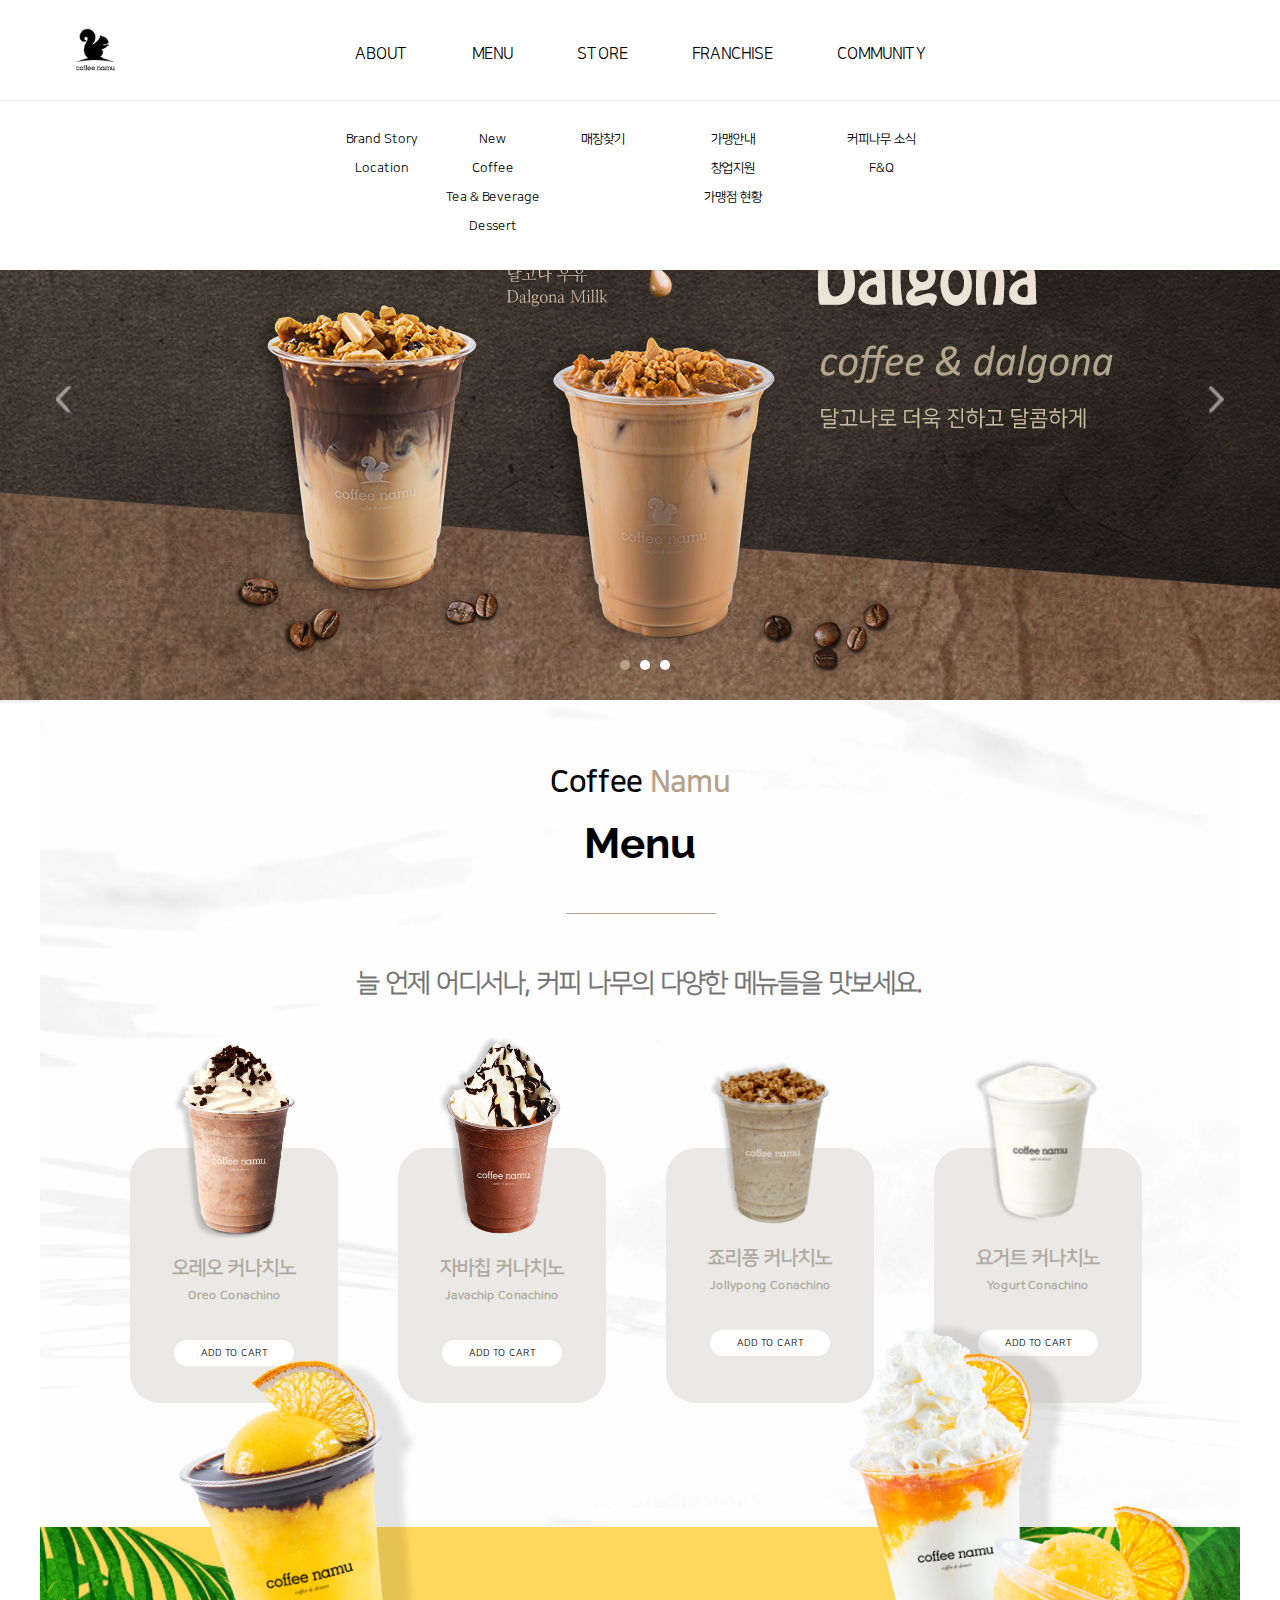
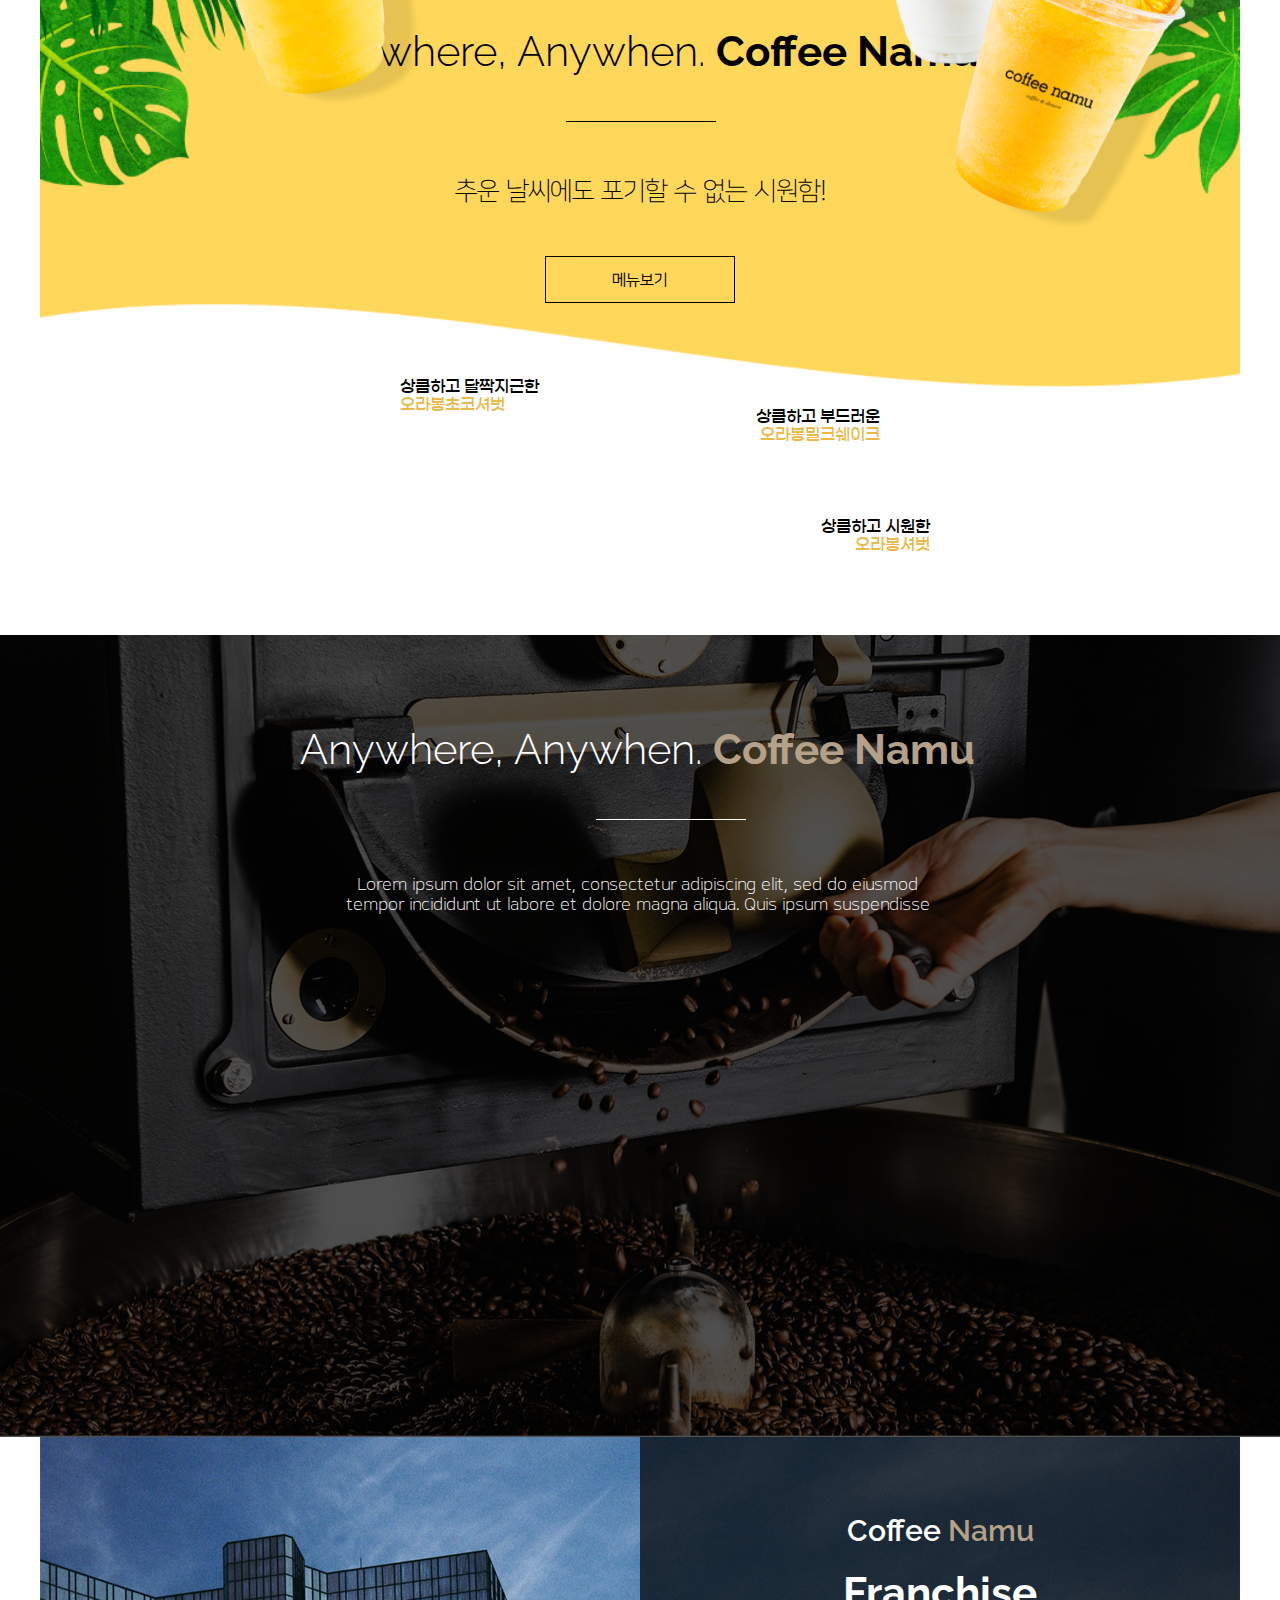
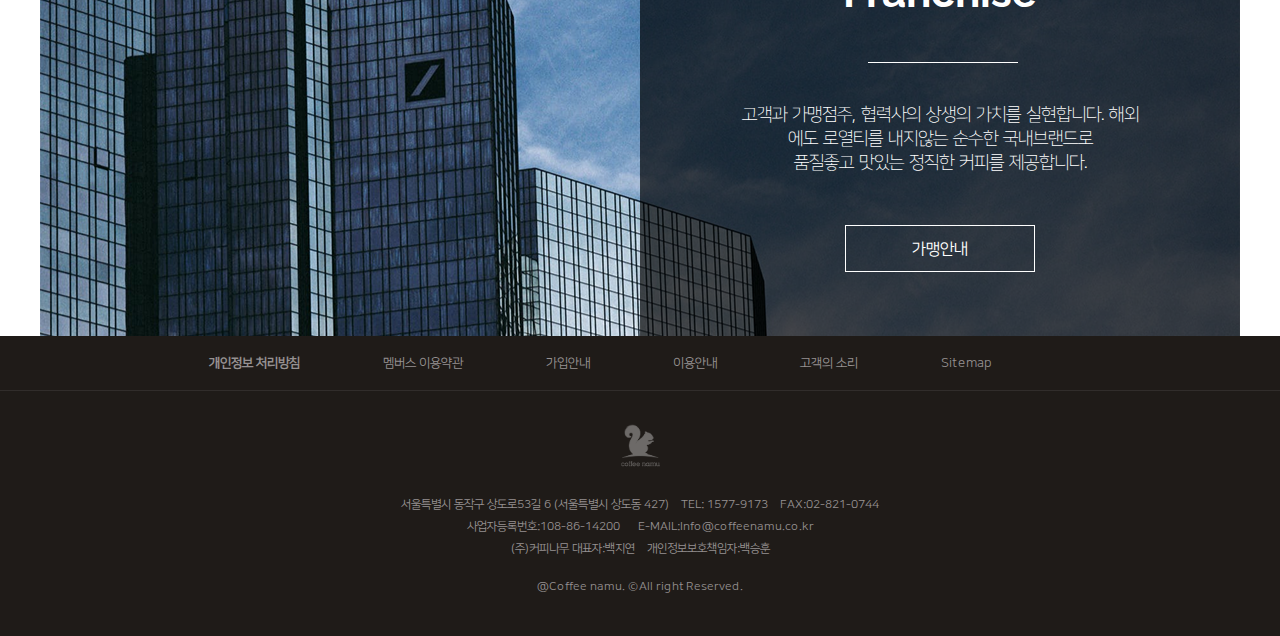
==== commit 22025cd0: "Add files via upload" ====
--- a/index.html
+++ b/index.html
@@ -1,6 +1,5 @@
 <!DOCTYPE html>
 <html lang="en">
-
 <head>
     <meta charset="UTF-8">
     <meta name="viewport" content="width=device-width, initial-scale=1.0">
@@ -14,68 +13,68 @@
     <script>
 
         var j = $.noConflict(true); // $.noConflict(true) 를 사용해서 $ -> 변수로 선언한 j로 바꾸니 해결!
-
-        j(document).ready(function () {
-
-            var main = j('.bxslider').bxSlider({
-
-                mode: 'horizontal',
-
-                auto: true,	//자동으로 슬라이드 
-
-                controls: true,	//좌우 화살표	
-
-                autoControls: true,	//stop,play 
-
-                pager: true,	//페이징 
-
-                pause: 3000,
-
-                autoDelay: 0,
-
-                slideWidth: 1920,
-
-                speed: 300,
-
-                stopAutoOnclick: true
-
-            });
-
-
-
-            j(".bx-stop").click(function () {	// 중지버튼 눌렀을때 
-
-                main.stopAuto();
-
-                j(".bx-stop").hide();
-
-                j(".bx-start").show();
-
-                return false;
-
-            });
-
-
-
-            j(".bx-start").click(function () {	//시작버튼 눌렀을때 
-
-                main.startAuto();
-
-                j(".bx-start").hide();
-
-                j(".bx-stop").show();
-
-                return false;
-
-            });
-
-
-
-            j(".bx-start").hide();	//onload시 시작버튼 숨김. 
-
-        });
-
-    </script>
+        
+        j(document).ready(function(){ 
+        
+            var main = j('.bxslider').bxSlider({ 
+        
+            mode: 'horizontal', 
+        
+            auto: true,	//자동으로 슬라이드 
+        
+            controls : true,	//좌우 화살표	
+        
+            autoControls: true,	//stop,play 
+        
+            pager:true,	//페이징 
+        
+            pause: 3000, 
+        
+            autoDelay: 0,	
+        
+            slideWidth: 1920, 
+        
+            speed: 300, 
+        
+            stopAutoOnclick:true 
+        
+        }); 
+        
+        
+        
+        j(".bx-stop").click(function(){	// 중지버튼 눌렀을때 
+        
+            main.stopAuto(); 
+        
+            j(".bx-stop").hide(); 
+        
+            j(".bx-start").show(); 
+        
+            return false; 
+        
+        }); 
+        
+        
+        
+        j(".bx-start").click(function(){	//시작버튼 눌렀을때 
+        
+            main.startAuto(); 
+        
+            j(".bx-start").hide(); 
+        
+            j(".bx-stop").show(); 
+        
+            return false; 
+        
+        }); 
+        
+        
+        
+        j(".bx-start").hide();	//onload시 시작버튼 숨김. 
+        
+        }); 
+        
+        </script>
 
 
     <link href="https://fonts.googleapis.com/css2?family=Raleway:wght@300;600;700&display=swap" rel="stylesheet">
@@ -92,81 +91,84 @@
 
 
 <body>
+
+
     <div class="main_wrap">
-
-    <section id="main">
-        <header id="top">
-            <!-- changed -->
-            <div class="logo">
+    <div class="main_wrap2" style="height: 3836px;">
+
+
+        <section id="main">
+            <header id="top"><!-- changed -->
+                <div class="logo">
                 <a href="">
                     <img src="./img/logo.png" style="width:50px; height:50px;" alt="">
                 </a>
-
-                <div class="accent">
+    
+                <div class="accent"> 
                 </div>
-            </div><!-- changed -->
-
-
-            <nav>
-                <ul class="depth1">
-                    <li>
-                        <a href="">ABOUT</a>
-                        <ul class="sub">
-                            <li><a href="./sub1_1.html">Brand Story</a></li>
-                            <li><a href="./sub1_2.html">Location</a></li>
-                        </ul>
-                    </li>
-                    <li>
-                        <a href="">MENU</a>
-                        <ul class="sub">
-                            <li><a href="./sub2_1.html">New</a></li>
-                            <li><a href="">Coffee</a></li>
-                            <li><a href="">Tea & Beverage</a></li>
-                            <li><a href="">Dessert</a></li>
-                        </ul>
-                    </li>
-                    <li>
-                        <a href="">STORE</a>
-                        <ul class="sub">
-                            <li><a href="">매장찾기</a></li>
-                        </ul>
-                    </li>
-
-                    <li>
-                        <a href="">FRANCHISE</a>
-                        <ul class="sub">
-                            <li><a href="">가맹안내</a></li>
-                            <li><a href="">창업지원</a></li>
-                            <li><a href="">가맹점 현황</a></li>
-                        </ul>
-                    </li>
-
-                    <li>
-                        <a href="">COMMUNITY</a>
-                        <ul class="sub">
-                            <li><a href="">커피나무 소식</a></li>
-                            <li><a href="">F&Q</a></li>
-                        </ul>
-                    </li>
-                </ul>
-            </nav>
-        </header>
-    </section>
-
-
-
-
+                </div><!-- changed -->
+                
+    
+                <nav>
+                    <ul class="depth1">
+                        <li>
+                            <a href="">ABOUT</a>
+                            <ul class="sub">
+                                <li><a href="./sub1_1.html">Brand Story</a></li>
+                                <li><a href="./sub1_2.html">Location</a></li>
+                            </ul>
+                        </li>
+                        <li>
+                            <a href="">MENU</a>
+                            <ul class="sub">
+                                <li><a href="./sub2_1.html">New</a></li>
+                                <li><a href="">Coffee</a></li>
+                                <li><a href="">Tea & Beverage</a></li>
+                                <li><a href="">Dessert</a></li>
+                            </ul>
+                        </li>
+                        <li>
+                            <a href="">STORE</a>			
+                            <ul class="sub">
+                                <li><a href="">매장찾기</a></li>
+                            </ul>
+                        </li>
+        
+                        <li>
+                            <a href="">FRANCHISE</a>			
+                            <ul class="sub">
+                                <li><a href="">가맹안내</a></li>
+                                <li><a href="">창업지원</a></li>
+                                <li><a href="">가맹점 현황</a></li>
+                            </ul>
+                        </li>
+        
+                        <li>
+                            <a href="">COMMUNITY</a>			
+                            <ul class="sub">
+                                <li><a href="">커피나무 소식</a></li>
+                                <li><a href="">F&Q</a></li>
+                            </ul>
+                        </li>
+                    </ul>
+                </nav>    
+            </header>
+        </section>
+
+    
+
+    
     <div class="banner_wrap">
         <div class="home__slider">
             <div class="bxslider">
                 <div><img src="./img/banner1.png" alt="그림1"></div>
                 <div><img src="./img/banner2.png" alt="그림2"></div>
                 <div><img src="./img/banner3.png" alt="그림3"></div>
-            </div>
-        </div>
+            </div>   
+        </div>      
     </div>
 
-
+    
     <section id="content1">
         <div class="title">
             <p>Coffee <span>Namu</span> </p>
@@ -206,7 +208,7 @@
         </div>
 
         <div class="pager2">
-
+            
         </div>
     </section>
 
@@ -217,7 +219,8 @@
             <h1>Anywhere, Anywhen. <span>Coffee Namu</span></h1>
             <p class="line"> </p>
             <h2>추운 날씨에도 포기할 수 없는 시원함!</h2>
-            <input class="button" type="button" value="메뉴보기" onClick="location.href='sub2_1.html'">
+            <input class="button" type="button" value="메뉴보기"
+                onClick="location.href='sub2_1.html'">
         </div>
 
 
@@ -264,19 +267,15 @@
         <div class="title">
             <h1>Anywhere, Anywhen. <span>Coffee Namu</span></h1>
             <p class="line"> </p>
-            <h2>Lorem ipsum dolor sit amet, consectetur adipiscing elit, sed do eiusmod <br> tempor incididunt ut labore
-                et dolore magna aliqua. Quis ipsum suspendisse </h2>
-            <iframe class="video" width="640" height="360" src="https://www.youtube.com/embed/LH9Fu33ukTg"
-                frameborder="0"
-                allow="accelerometer; autoplay; clipboard-write; encrypted-media; gyroscope; picture-in-picture"
-                allowfullscreen></iframe>
+            <h2>Lorem ipsum dolor sit amet, consectetur adipiscing elit, sed do eiusmod <br> tempor incididunt ut labore et dolore magna aliqua. Quis ipsum suspendisse </h2>
+            <iframe class="video" width="640" height="360" src="https://www.youtube.com/embed/LH9Fu33ukTg" frameborder="0" allow="accelerometer; autoplay; clipboard-write; encrypted-media; gyroscope; picture-in-picture" allowfullscreen></iframe>
         </div>
     </section>
 
 
 
     <section id="content4">
-        <div class="trans">
+        <div class="trans"> 
             <div class="title">
                 <h1>Coffee <span> Namu</span></h1>
                 <h3>Franchise</h3>
@@ -290,40 +289,41 @@
 
     <footer id="footer">
         <div class="footer_container">
-            <ul class="footer_menu">
-                <li><a href="#"><strong>개인정보 처리방침</strong></a> </li>
-                <li><a href="#">멤버스 이용약관 </a></li>
-                <li><a href="#">가입안내</a></li>
-                <li><a href="#">이용안내</a></li>
-                <li><a href="#">고객의 소리</a></li>
-                <li><a href="#">Sitemap</a></li>
-            </ul>
-
-            <ul class="sns">
-                <li><a href="#"><img src="./img/facebook.png" alt=""></a></li>
-                <li><a href="#"><img src="./img/twitter.png" alt=""></a></li>
-                <li><a href="#"><img src="./img/instagram.png" alt=""></a></li>
-            </ul>
-        </div>
-        <!--container end-->
+        <ul class="footer_menu">
+            <li><a href="#"><strong>개인정보 처리방침</strong></a> </li>
+            <li><a href="#">멤버스 이용약관 </a></li>
+            <li><a href="#">가입안내</a></li>
+            <li><a href="#">이용안내</a></li>
+            <li><a href="#">고객의 소리</a></li>
+            <li><a href="#">Sitemap</a></li>
+        </ul>
+
+        <ul class="sns">
+            <li><a href="#"><img src="./img/facebook.png" alt=""></a></li>
+            <li><a href="#"><img src="./img/twitter.png" alt=""></a></li>
+            <li><a href="#"><img src="./img/instagram.png" alt=""></a></li>
+        </ul>
+        </div> <!--container end-->
 
         <div class="footer_line"></div>
 
         <div class="footer_container2">
-            <img class="footer_logo" src="./img/logo2.png" alt="footer logo">
-
-            <p class="footer_text">서울특별시 동작구 상도로53길 6 (서울특별시 상도동 427) &nbsp; &nbsp;TEL: 1577-9173&nbsp;&nbsp;&nbsp;
-                FAX:02-821-0744 <br>
-                사업자등록번호:108-86-14200&nbsp;&nbsp;&nbsp;&nbsp;&nbsp; E-MAIL:Info@coffeenamu.co.kr <br>
-                (주)커피나무 대표자:백지연&nbsp;&nbsp;&nbsp; 개인정보보호책임자:백승훈
+            <img class="footer_logo" src="./img/logo2.png"  alt="footer logo">
+            
+            <p class="footer_text">서울특별시 동작구 상도로53길 6 (서울특별시 상도동 427) &nbsp; &nbsp;TEL: 1577-9173&nbsp;&nbsp;&nbsp; FAX:02-821-0744 <br>
+            사업자등록번호:108-86-14200&nbsp;&nbsp;&nbsp;&nbsp;&nbsp; E-MAIL:Info@coffeenamu.co.kr <br>
+            (주)커피나무 대표자:백지연&nbsp;&nbsp;&nbsp; 개인정보보호책임자:백승훈
             </p>
 
             <p class="copy">
                 @Coffee namu. &copy;All right Reserved.
-            </p>
+            </p>  
         </div>
     </footer>
+
 </div>
+</div>
+
 </body>
-
-</html>+</html>
+
--- a/css/style.css
+++ b/css/style.css
@@ -126,9 +126,9 @@
 	line-height: 40px;
 	background-color: #fff;
 }
-/*#top nav > .depth1 > li:hover > a {
-	background-color: #f4f4f48e;
-} */
+#top nav > .depth1 > li:hover > a {
+	/* background-color: #f4f4f48e; */
+}
 
 .sub > li:first-child {
     padding-top: 24px;
@@ -547,7 +547,7 @@
 
 
 /* 푸터 */
-/* #footer {
+#footer {
     position: absolute;
     left: 50%; bottom: 0;
     transform: translateX(-50%);
@@ -555,20 +555,10 @@
     background-color: #1F1B18; height: 300px;
     color: rgb(150, 145, 145);
     font-size: 12px;
-} */
-/* 푸터 */
-#footer {
-    position: relative;
-    text-align: center;
-    /* overflow: hidden; */
-    background: #1F1B18;
-    background-size: cover;
-    width: 100%; height: 300px;
-    color: rgb(150, 145, 145);
-    font-size: 12px;
-}
+}
+
 .footer_container {
-    width: 1200px;
+    width: 1920px;
     margin: 0 auto;
     padding-top: 20px;
     padding-bottom: 20px;
@@ -591,7 +581,7 @@
 
 .sns {
     position: absolute;
-    right: 0;
+    right: 220px;
     top: 17px;
 }
 
